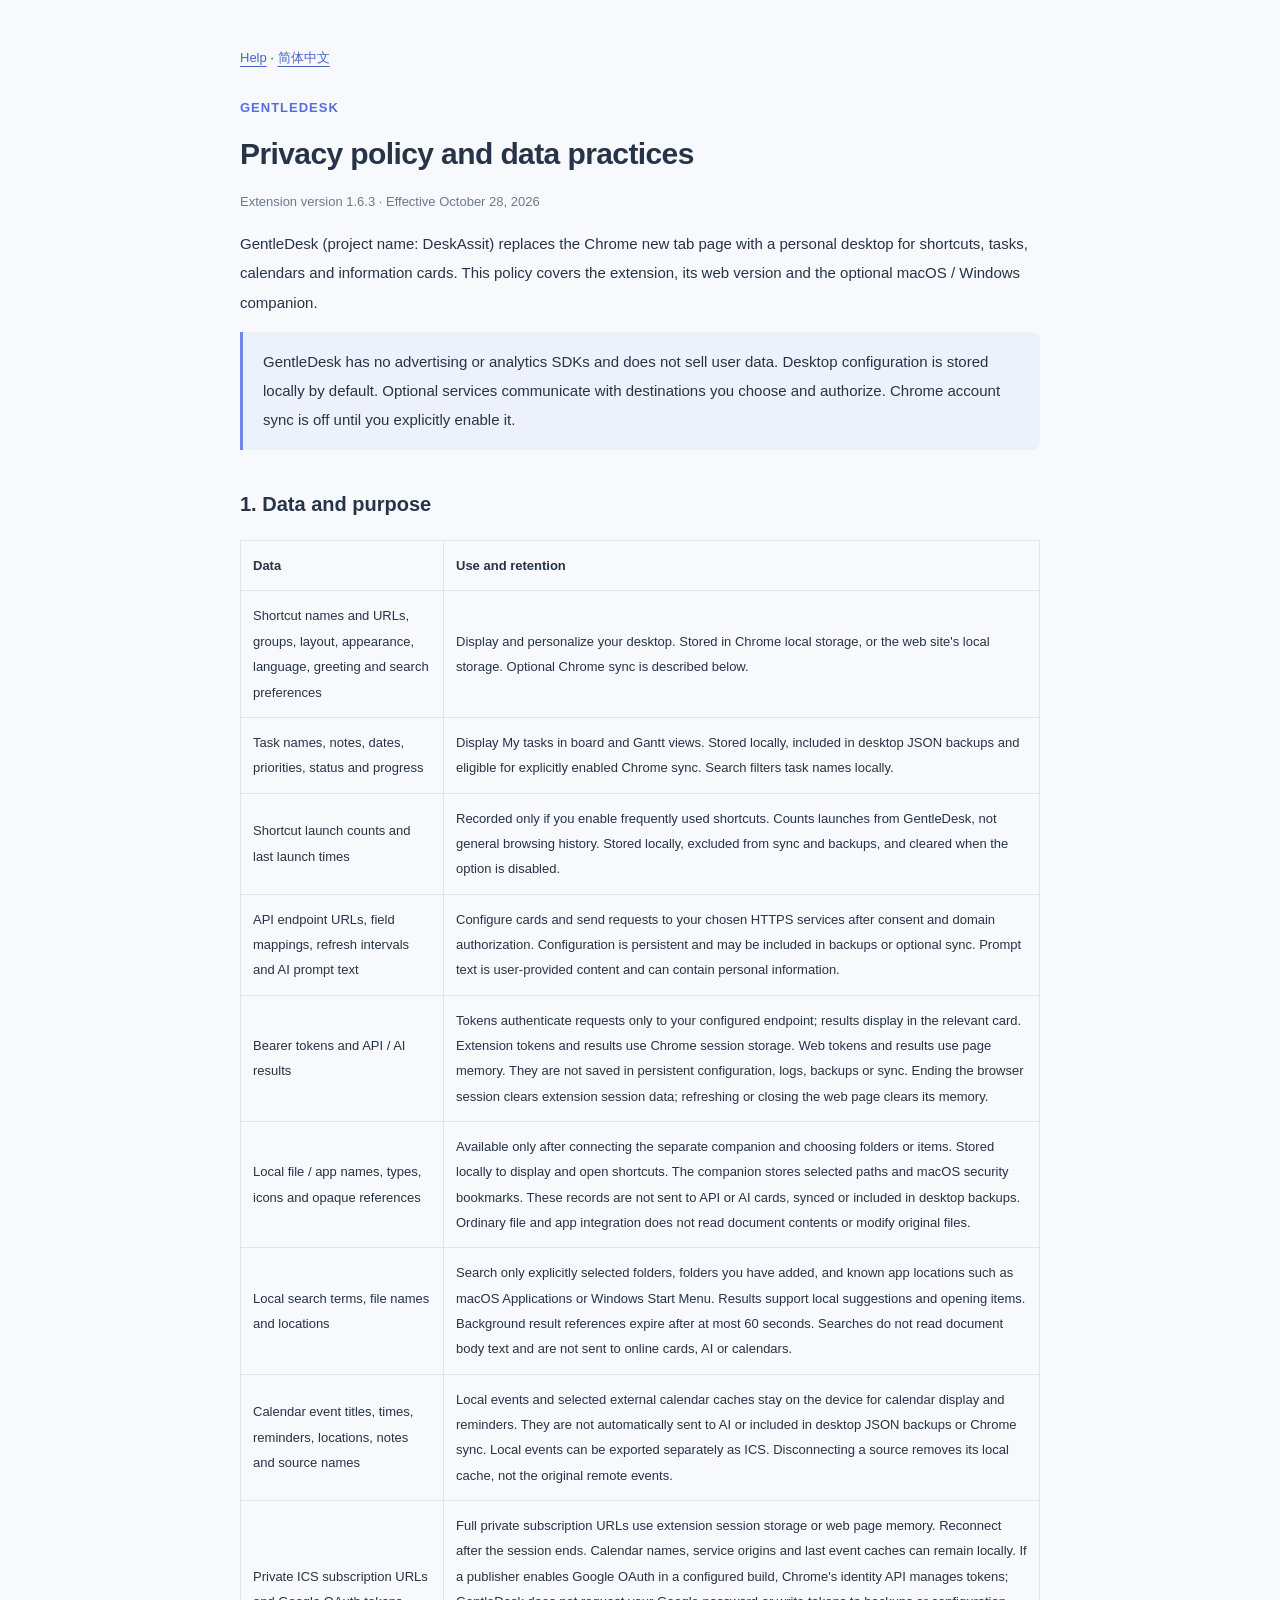
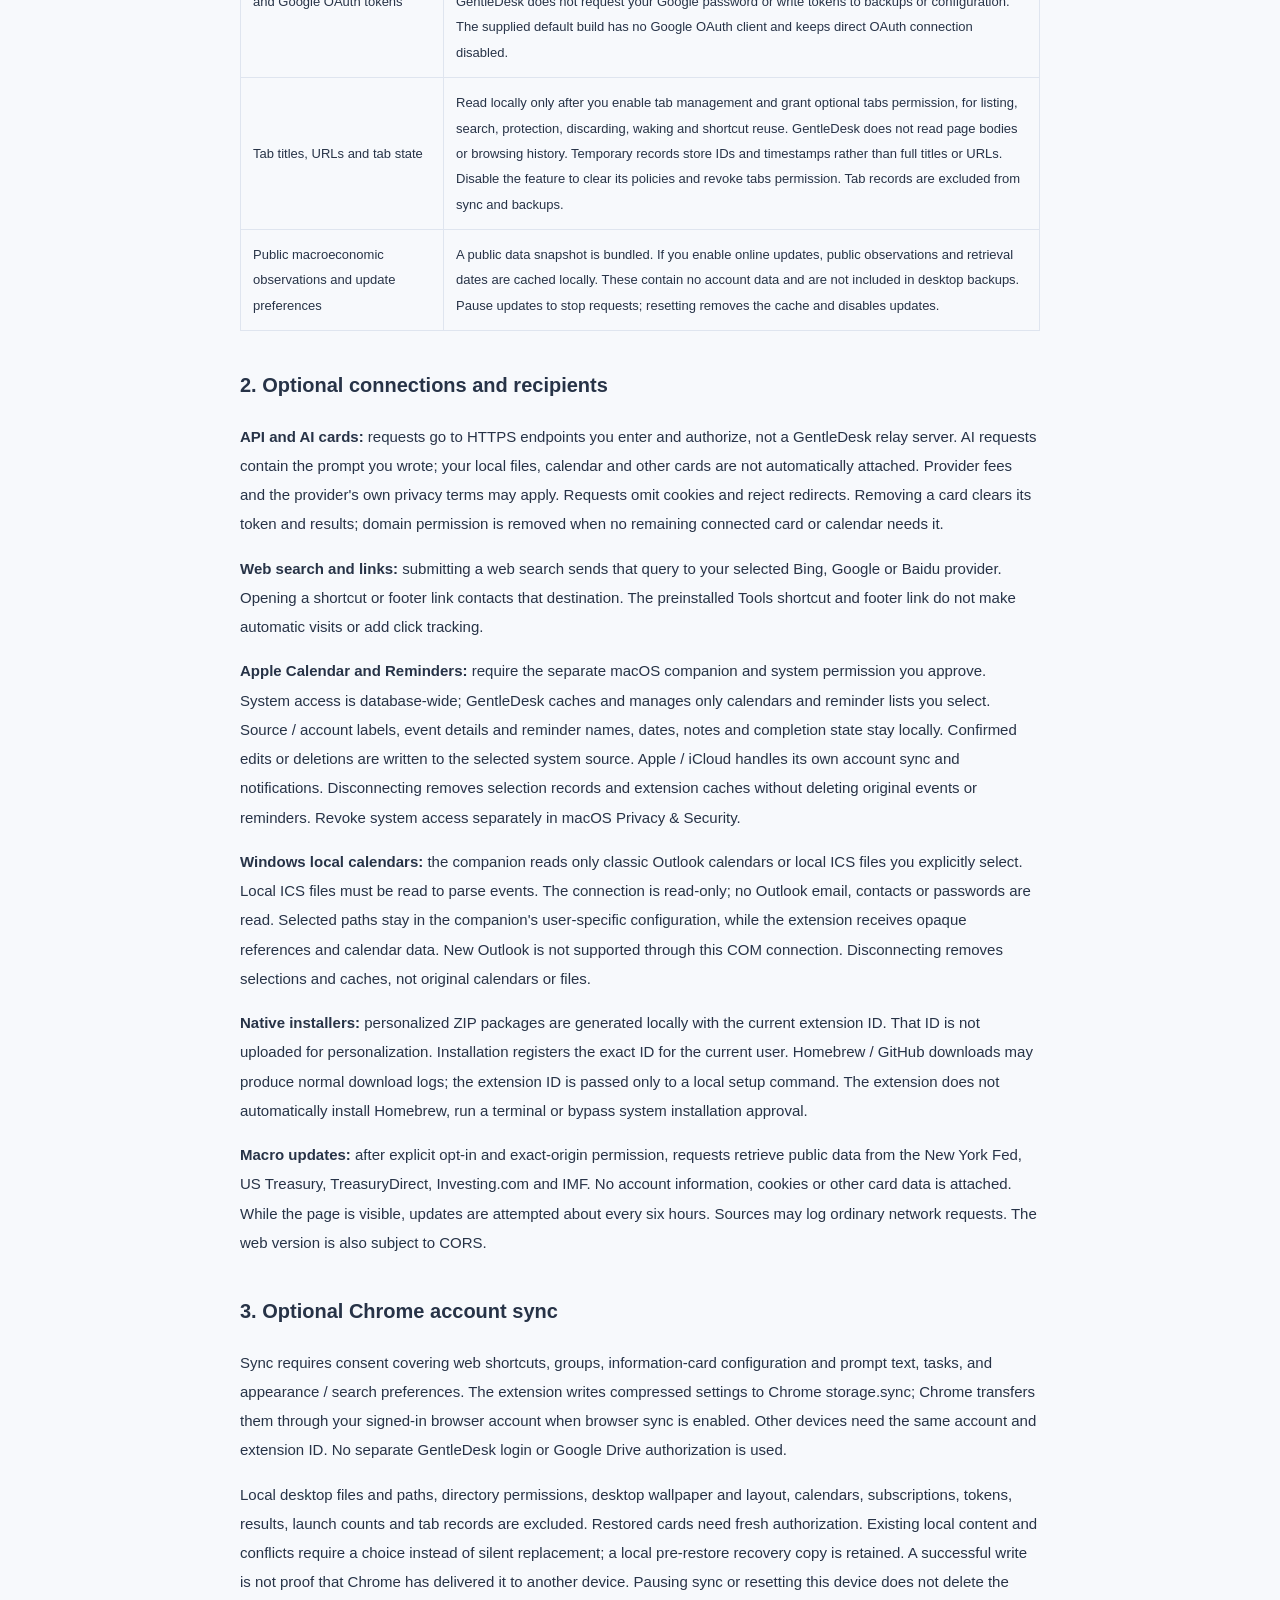
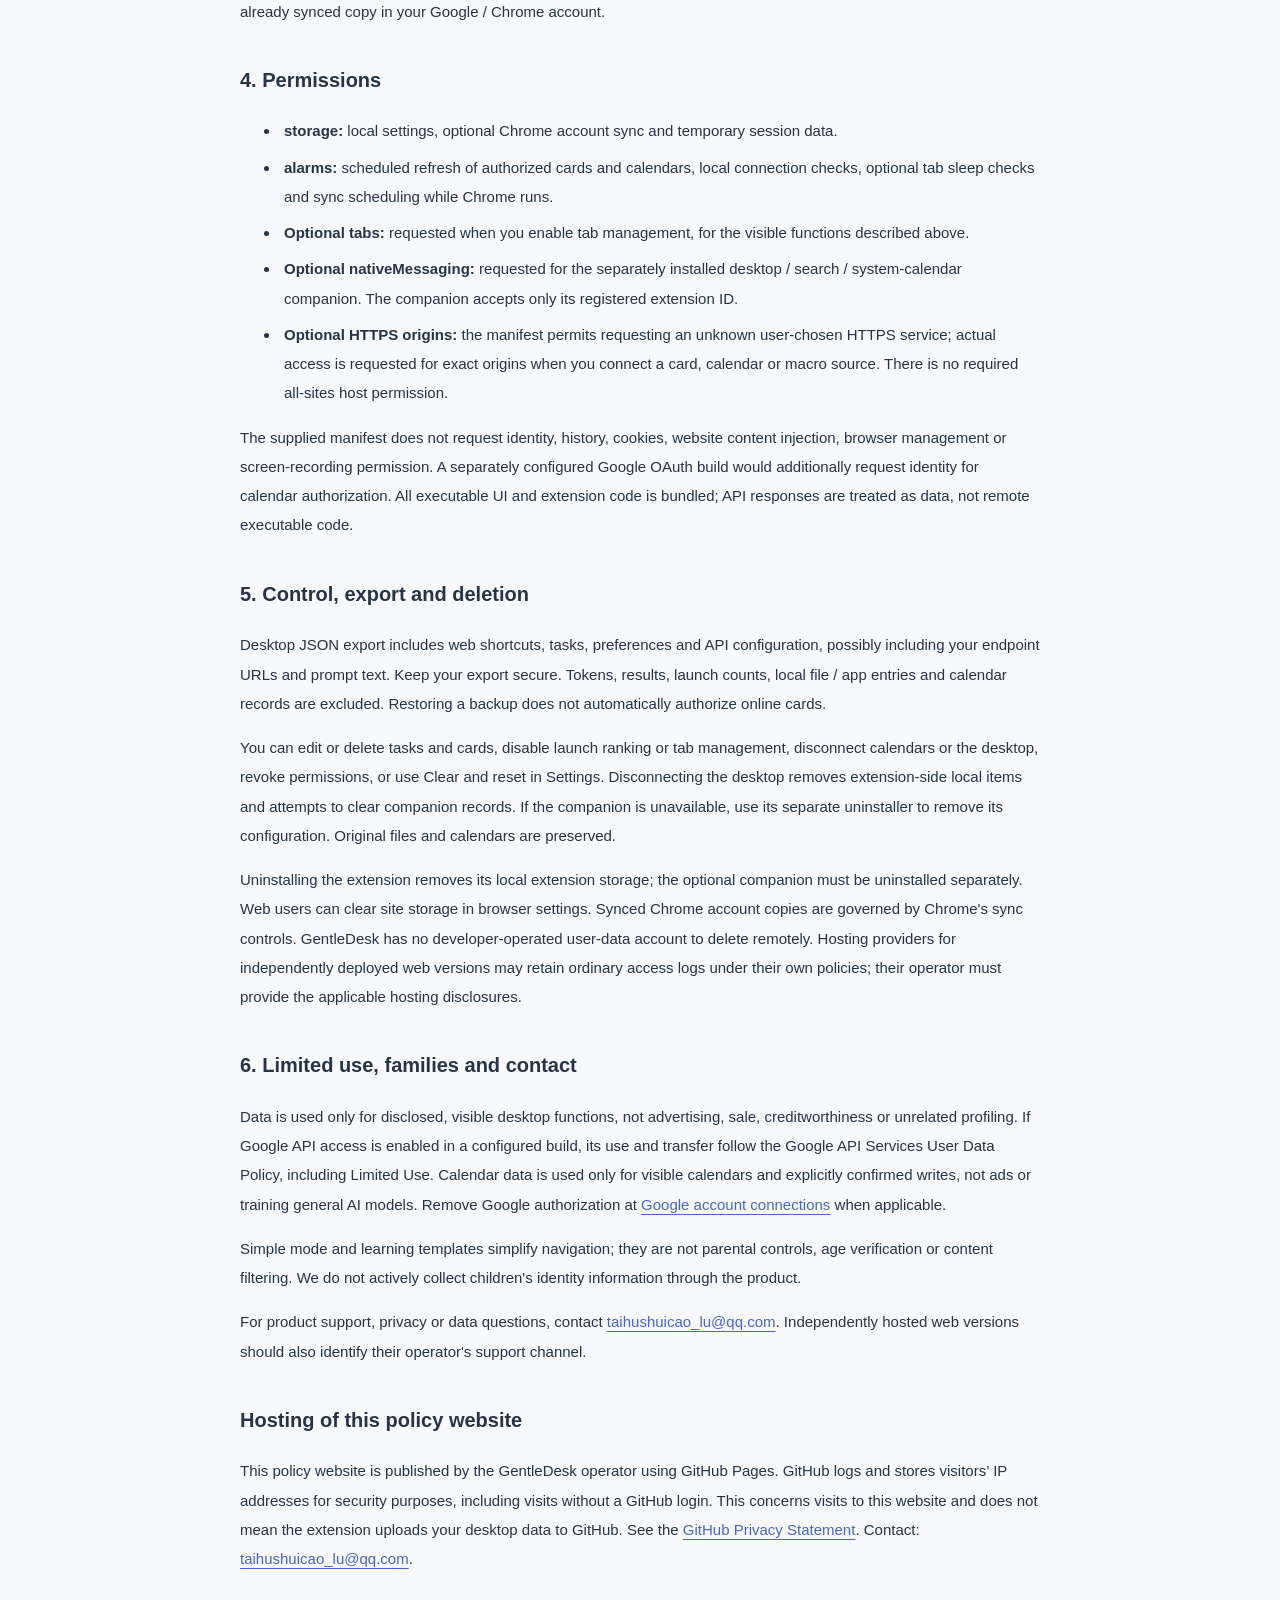
==== privacy.en.html @ 89a5466d "Publish GentleDesk bilingual privacy policy and support documents" ====
<!doctype html>
<html lang="en"><head><meta charset="utf-8"><meta name="viewport" content="width=device-width, initial-scale=1"><title>Privacy policy · GentleDesk</title><link rel="stylesheet" href="legal.css"></head><body>
<nav><a href="help.en.html">Help</a> · <a href="privacy.html" lang="zh-CN">简体中文</a></nav>
<div class="brand">GENTLEDESK</div><h1>Privacy policy and data practices</h1><p class="subtitle">Extension version 1.6.3 · Effective October 28, 2026</p>
<p>GentleDesk (project name: DeskAssit) replaces the Chrome new tab page with a personal desktop for shortcuts, tasks, calendars and information cards. This policy covers the extension, its web version and the optional macOS / Windows companion.</p>
<div class="callout">GentleDesk has no advertising or analytics SDKs and does not sell user data. Desktop configuration is stored locally by default. Optional services communicate with destinations you choose and authorize. Chrome account sync is off until you explicitly enable it.</div>
<h2>1. Data and purpose</h2>
<table><thead><tr><th>Data</th><th>Use and retention</th></tr></thead><tbody>
<tr><td>Shortcut names and URLs, groups, layout, appearance, language, greeting and search preferences</td><td>Display and personalize your desktop. Stored in Chrome local storage, or the web site's local storage. Optional Chrome sync is described below.</td></tr>
<tr><td>Task names, notes, dates, priorities, status and progress</td><td>Display My tasks in board and Gantt views. Stored locally, included in desktop JSON backups and eligible for explicitly enabled Chrome sync. Search filters task names locally.</td></tr>
<tr><td>Shortcut launch counts and last launch times</td><td>Recorded only if you enable frequently used shortcuts. Counts launches from GentleDesk, not general browsing history. Stored locally, excluded from sync and backups, and cleared when the option is disabled.</td></tr>
<tr><td>API endpoint URLs, field mappings, refresh intervals and AI prompt text</td><td>Configure cards and send requests to your chosen HTTPS services after consent and domain authorization. Configuration is persistent and may be included in backups or optional sync. Prompt text is user-provided content and can contain personal information.</td></tr>
<tr><td>Bearer tokens and API / AI results</td><td>Tokens authenticate requests only to your configured endpoint; results display in the relevant card. Extension tokens and results use Chrome session storage. Web tokens and results use page memory. They are not saved in persistent configuration, logs, backups or sync. Ending the browser session clears extension session data; refreshing or closing the web page clears its memory.</td></tr>
<tr><td>Local file / app names, types, icons and opaque references</td><td>Available only after connecting the separate companion and choosing folders or items. Stored locally to display and open shortcuts. The companion stores selected paths and macOS security bookmarks. These records are not sent to API or AI cards, synced or included in desktop backups. Ordinary file and app integration does not read document contents or modify original files.</td></tr>
<tr><td>Local search terms, file names and locations</td><td>Search only explicitly selected folders, folders you have added, and known app locations such as macOS Applications or Windows Start Menu. Results support local suggestions and opening items. Background result references expire after at most 60 seconds. Searches do not read document body text and are not sent to online cards, AI or calendars.</td></tr>
<tr><td>Calendar event titles, times, reminders, locations, notes and source names</td><td>Local events and selected external calendar caches stay on the device for calendar display and reminders. They are not automatically sent to AI or included in desktop JSON backups or Chrome sync. Local events can be exported separately as ICS. Disconnecting a source removes its local cache, not the original remote events.</td></tr>
<tr><td>Private ICS subscription URLs and Google OAuth tokens</td><td>Full private subscription URLs use extension session storage or web page memory. Reconnect after the session ends. Calendar names, service origins and last event caches can remain locally. If a publisher enables Google OAuth in a configured build, Chrome's identity API manages tokens; GentleDesk does not request your Google password or write tokens to backups or configuration. The supplied default build has no Google OAuth client and keeps direct OAuth connection disabled.</td></tr>
<tr><td>Tab titles, URLs and tab state</td><td>Read locally only after you enable tab management and grant optional tabs permission, for listing, search, protection, discarding, waking and shortcut reuse. GentleDesk does not read page bodies or browsing history. Temporary records store IDs and timestamps rather than full titles or URLs. Disable the feature to clear its policies and revoke tabs permission. Tab records are excluded from sync and backups.</td></tr>
<tr><td>Public macroeconomic observations and update preferences</td><td>A public data snapshot is bundled. If you enable online updates, public observations and retrieval dates are cached locally. These contain no account data and are not included in desktop backups. Pause updates to stop requests; resetting removes the cache and disables updates.</td></tr>
</tbody></table>
<h2>2. Optional connections and recipients</h2>
<p><strong>API and AI cards:</strong> requests go to HTTPS endpoints you enter and authorize, not a GentleDesk relay server. AI requests contain the prompt you wrote; your local files, calendar and other cards are not automatically attached. Provider fees and the provider's own privacy terms may apply. Requests omit cookies and reject redirects. Removing a card clears its token and results; domain permission is removed when no remaining connected card or calendar needs it.</p>
<p><strong>Web search and links:</strong> submitting a web search sends that query to your selected Bing, Google or Baidu provider. Opening a shortcut or footer link contacts that destination. The preinstalled Tools shortcut and footer link do not make automatic visits or add click tracking.</p>
<p><strong>Apple Calendar and Reminders:</strong> require the separate macOS companion and system permission you approve. System access is database-wide; GentleDesk caches and manages only calendars and reminder lists you select. Source / account labels, event details and reminder names, dates, notes and completion state stay locally. Confirmed edits or deletions are written to the selected system source. Apple / iCloud handles its own account sync and notifications. Disconnecting removes selection records and extension caches without deleting original events or reminders. Revoke system access separately in macOS Privacy &amp; Security.</p>
<p><strong>Windows local calendars:</strong> the companion reads only classic Outlook calendars or local ICS files you explicitly select. Local ICS files must be read to parse events. The connection is read-only; no Outlook email, contacts or passwords are read. Selected paths stay in the companion's user-specific configuration, while the extension receives opaque references and calendar data. New Outlook is not supported through this COM connection. Disconnecting removes selections and caches, not original calendars or files.</p>
<p><strong>Native installers:</strong> personalized ZIP packages are generated locally with the current extension ID. That ID is not uploaded for personalization. Installation registers the exact ID for the current user. Homebrew / GitHub downloads may produce normal download logs; the extension ID is passed only to a local setup command. The extension does not automatically install Homebrew, run a terminal or bypass system installation approval.</p>
<p><strong>Macro updates:</strong> after explicit opt-in and exact-origin permission, requests retrieve public data from the New York Fed, US Treasury, TreasuryDirect, Investing.com and IMF. No account information, cookies or other card data is attached. While the page is visible, updates are attempted about every six hours. Sources may log ordinary network requests. The web version is also subject to CORS.</p>
<h2>3. Optional Chrome account sync</h2>
<p>Sync requires consent covering web shortcuts, groups, information-card configuration and prompt text, tasks, and appearance / search preferences. The extension writes compressed settings to Chrome storage.sync; Chrome transfers them through your signed-in browser account when browser sync is enabled. Other devices need the same account and extension ID. No separate GentleDesk login or Google Drive authorization is used.</p>
<p>Local desktop files and paths, directory permissions, desktop wallpaper and layout, calendars, subscriptions, tokens, results, launch counts and tab records are excluded. Restored cards need fresh authorization. Existing local content and conflicts require a choice instead of silent replacement; a local pre-restore recovery copy is retained. A successful write is not proof that Chrome has delivered it to another device. Pausing sync or resetting this device does not delete the already synced copy in your Google / Chrome account.</p>
<h2>4. Permissions</h2>
<ul><li><strong>storage:</strong> local settings, optional Chrome account sync and temporary session data.</li><li><strong>alarms:</strong> scheduled refresh of authorized cards and calendars, local connection checks, optional tab sleep checks and sync scheduling while Chrome runs.</li><li><strong>Optional tabs:</strong> requested when you enable tab management, for the visible functions described above.</li><li><strong>Optional nativeMessaging:</strong> requested for the separately installed desktop / search / system-calendar companion. The companion accepts only its registered extension ID.</li><li><strong>Optional HTTPS origins:</strong> the manifest permits requesting an unknown user-chosen HTTPS service; actual access is requested for exact origins when you connect a card, calendar or macro source. There is no required all-sites host permission.</li></ul>
<p>The supplied manifest does not request identity, history, cookies, website content injection, browser management or screen-recording permission. A separately configured Google OAuth build would additionally request identity for calendar authorization. All executable UI and extension code is bundled; API responses are treated as data, not remote executable code.</p>
<h2>5. Control, export and deletion</h2>
<p>Desktop JSON export includes web shortcuts, tasks, preferences and API configuration, possibly including your endpoint URLs and prompt text. Keep your export secure. Tokens, results, launch counts, local file / app entries and calendar records are excluded. Restoring a backup does not automatically authorize online cards.</p>
<p>You can edit or delete tasks and cards, disable launch ranking or tab management, disconnect calendars or the desktop, revoke permissions, or use Clear and reset in Settings. Disconnecting the desktop removes extension-side local items and attempts to clear companion records. If the companion is unavailable, use its separate uninstaller to remove its configuration. Original files and calendars are preserved.</p>
<p>Uninstalling the extension removes its local extension storage; the optional companion must be uninstalled separately. Web users can clear site storage in browser settings. Synced Chrome account copies are governed by Chrome's sync controls. GentleDesk has no developer-operated user-data account to delete remotely. Hosting providers for independently deployed web versions may retain ordinary access logs under their own policies; their operator must provide the applicable hosting disclosures.</p>
<h2>6. Limited use, families and contact</h2>
<p>Data is used only for disclosed, visible desktop functions, not advertising, sale, creditworthiness or unrelated profiling. If Google API access is enabled in a configured build, its use and transfer follow the Google API Services User Data Policy, including Limited Use. Calendar data is used only for visible calendars and explicitly confirmed writes, not ads or training general AI models. Remove Google authorization at <a href="https://myaccount.google.com/connections" target="_blank" rel="noopener">Google account connections</a> when applicable.</p>
<p>Simple mode and learning templates simplify navigation; they are not parental controls, age verification or content filtering. We do not actively collect children's identity information through the product.</p>
<p>For product support, privacy or data questions, contact <a href="mailto:taihushuicao_lu@qq.com">taihushuicao_lu@qq.com</a>. Independently hosted web versions should also identify their operator's support channel.</p>
<h2>Hosting of this policy website</h2><p>This policy website is published by the GentleDesk operator using GitHub Pages. GitHub logs and stores visitors’ IP addresses for security purposes, including visits without a GitHub login. This concerns visits to this website and does not mean the extension uploads your desktop data to GitHub. See the <a href="https://docs.github.com/en/site-policy/privacy-policies/github-general-privacy-statement">GitHub Privacy Statement</a>. Contact: <a href="mailto:taihushuicao_lu@qq.com">taihushuicao_lu@qq.com</a>.</p></body></html>
---- legal.css ----
:root{color-scheme:light dark}*{box-sizing:border-box}body{font-family:-apple-system,BlinkMacSystemFont,"Segoe UI","PingFang SC","Microsoft YaHei",sans-serif;max-width:850px;margin:0 auto;padding:45px 25px 80px;color:light-dark(#273347,#e5eaf4);background:light-dark(#f7f9fc,#161d2b);line-height:1.95;font-size:15px}h1{font-size:30px;line-height:1.5;letter-spacing:-.6px;margin:10px 0 12px}h2{font-size:20px;margin-top:35px}h3{font-size:16px;margin-top:22px}a{color:light-dark(#4964c7,#a8bbff);text-underline-offset:4px}nav{font-size:13px;margin-bottom:25px}p,li{overflow-wrap:anywhere}li{padding-left:4px;margin:7px 0}code,pre{font-family:ui-monospace,SFMono-Regular,Consolas,monospace;font-size:13px;background:light-dark(#eaf0f8,#253146);border-radius:6px}code{padding:2px 6px}pre{padding:18px;overflow:auto;white-space:pre-wrap}table{border-collapse:collapse;width:100%;font-size:13px}td,th{border:1px solid light-dark(#dfe5ef,#3b4860);padding:12px;text-align:left}th{font-weight:600}.subtitle,.note{color:light-dark(#6c798f,#a8b3c7);font-size:13px}.callout{border-left:3px solid #6c88ed;padding:15px 20px;background:light-dark(#edf1fc,#24304a);border-radius:0 8px 8px 0}.brand{letter-spacing:1px;font-size:13px;font-weight:600;color:light-dark(#536fdf,#a8bbff)}@media(max-width:600px){body{padding:25px 20px 60px;font-size:14px}h1{font-size:25px}table{font-size:12px}td,th{padding:8px}}
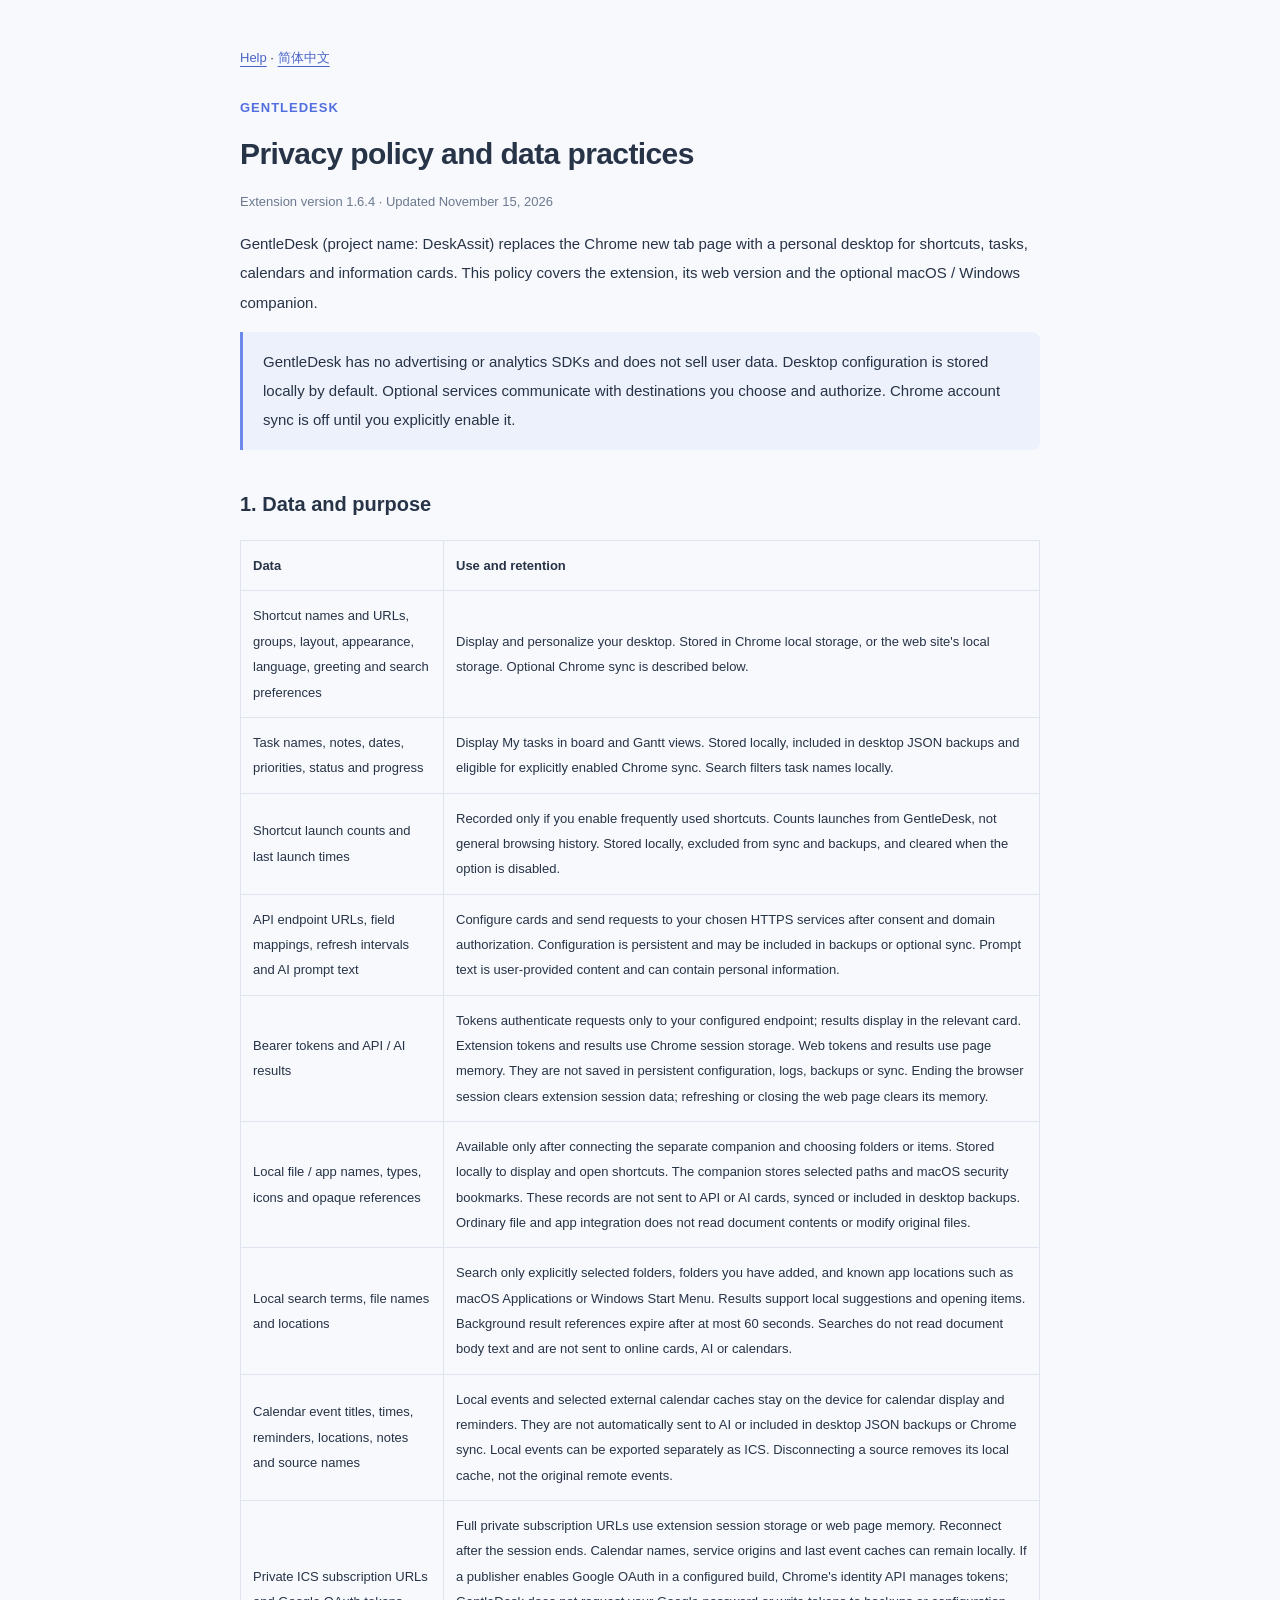
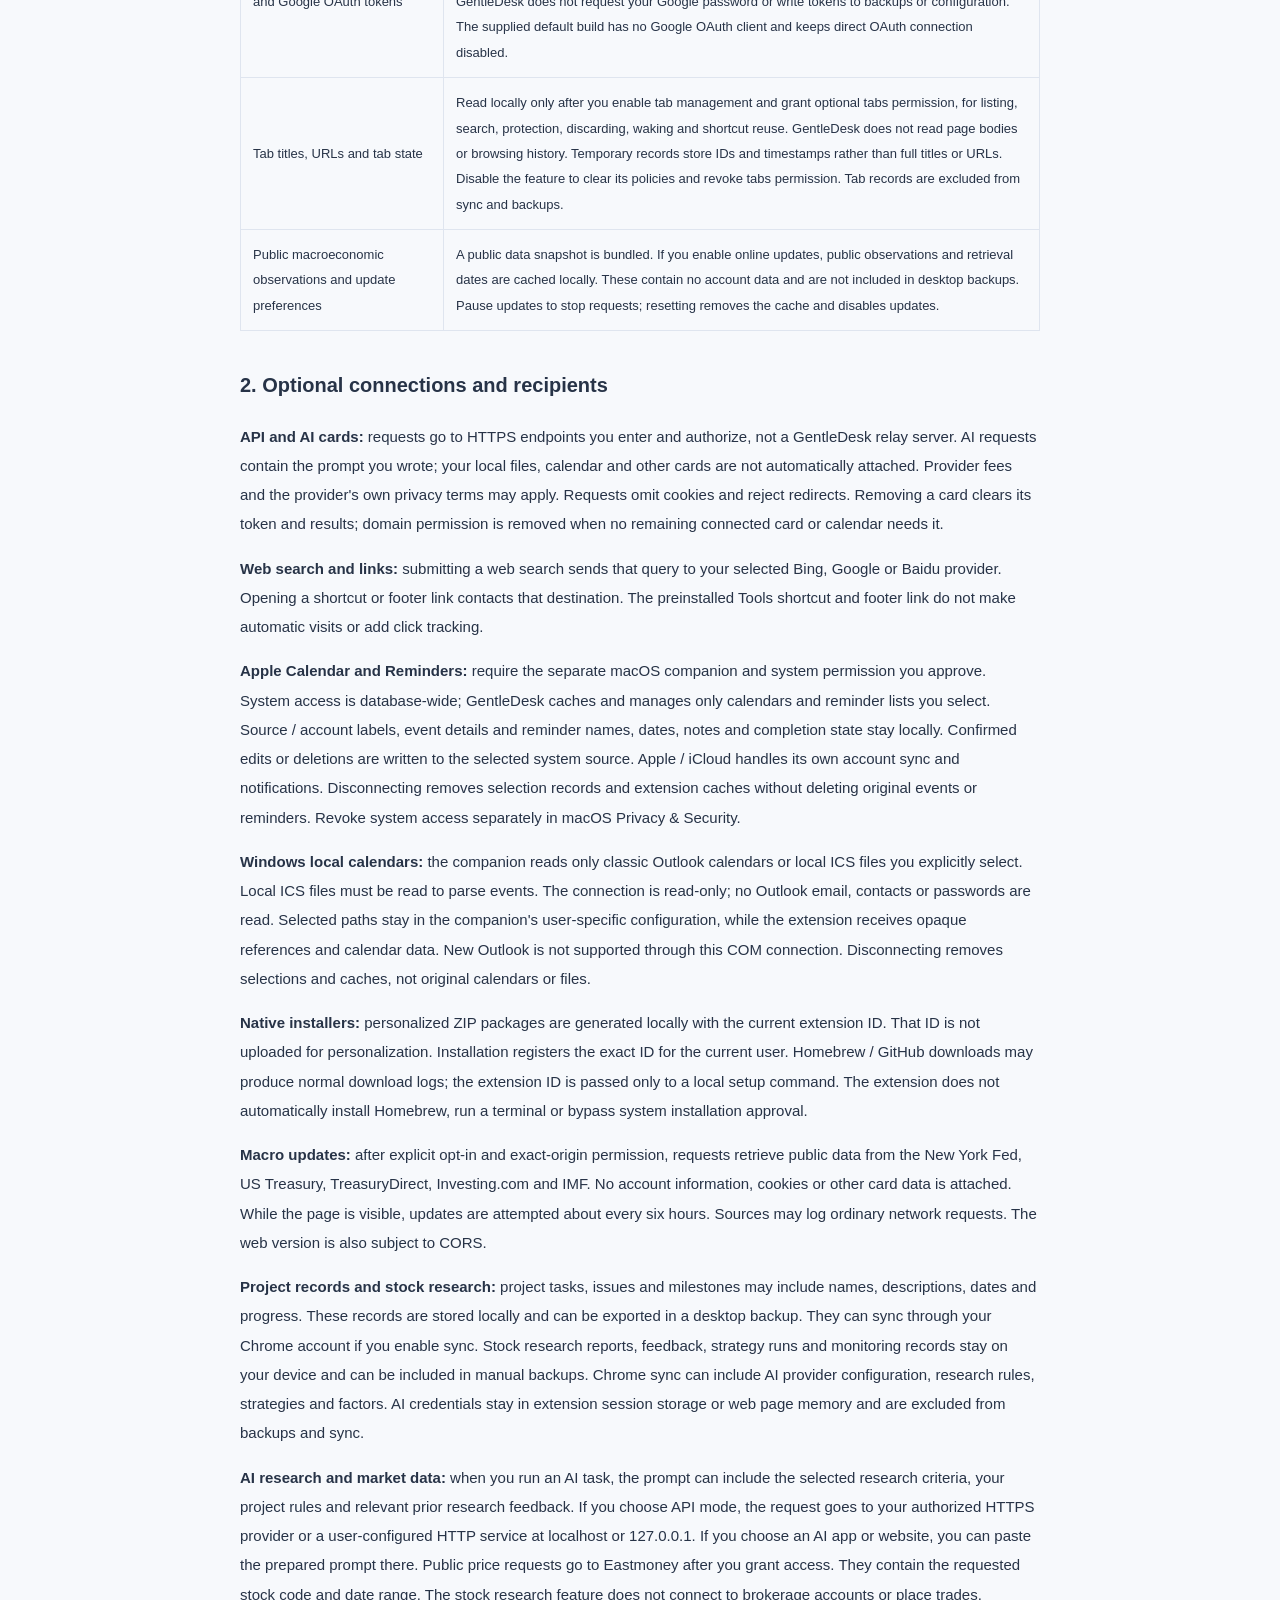
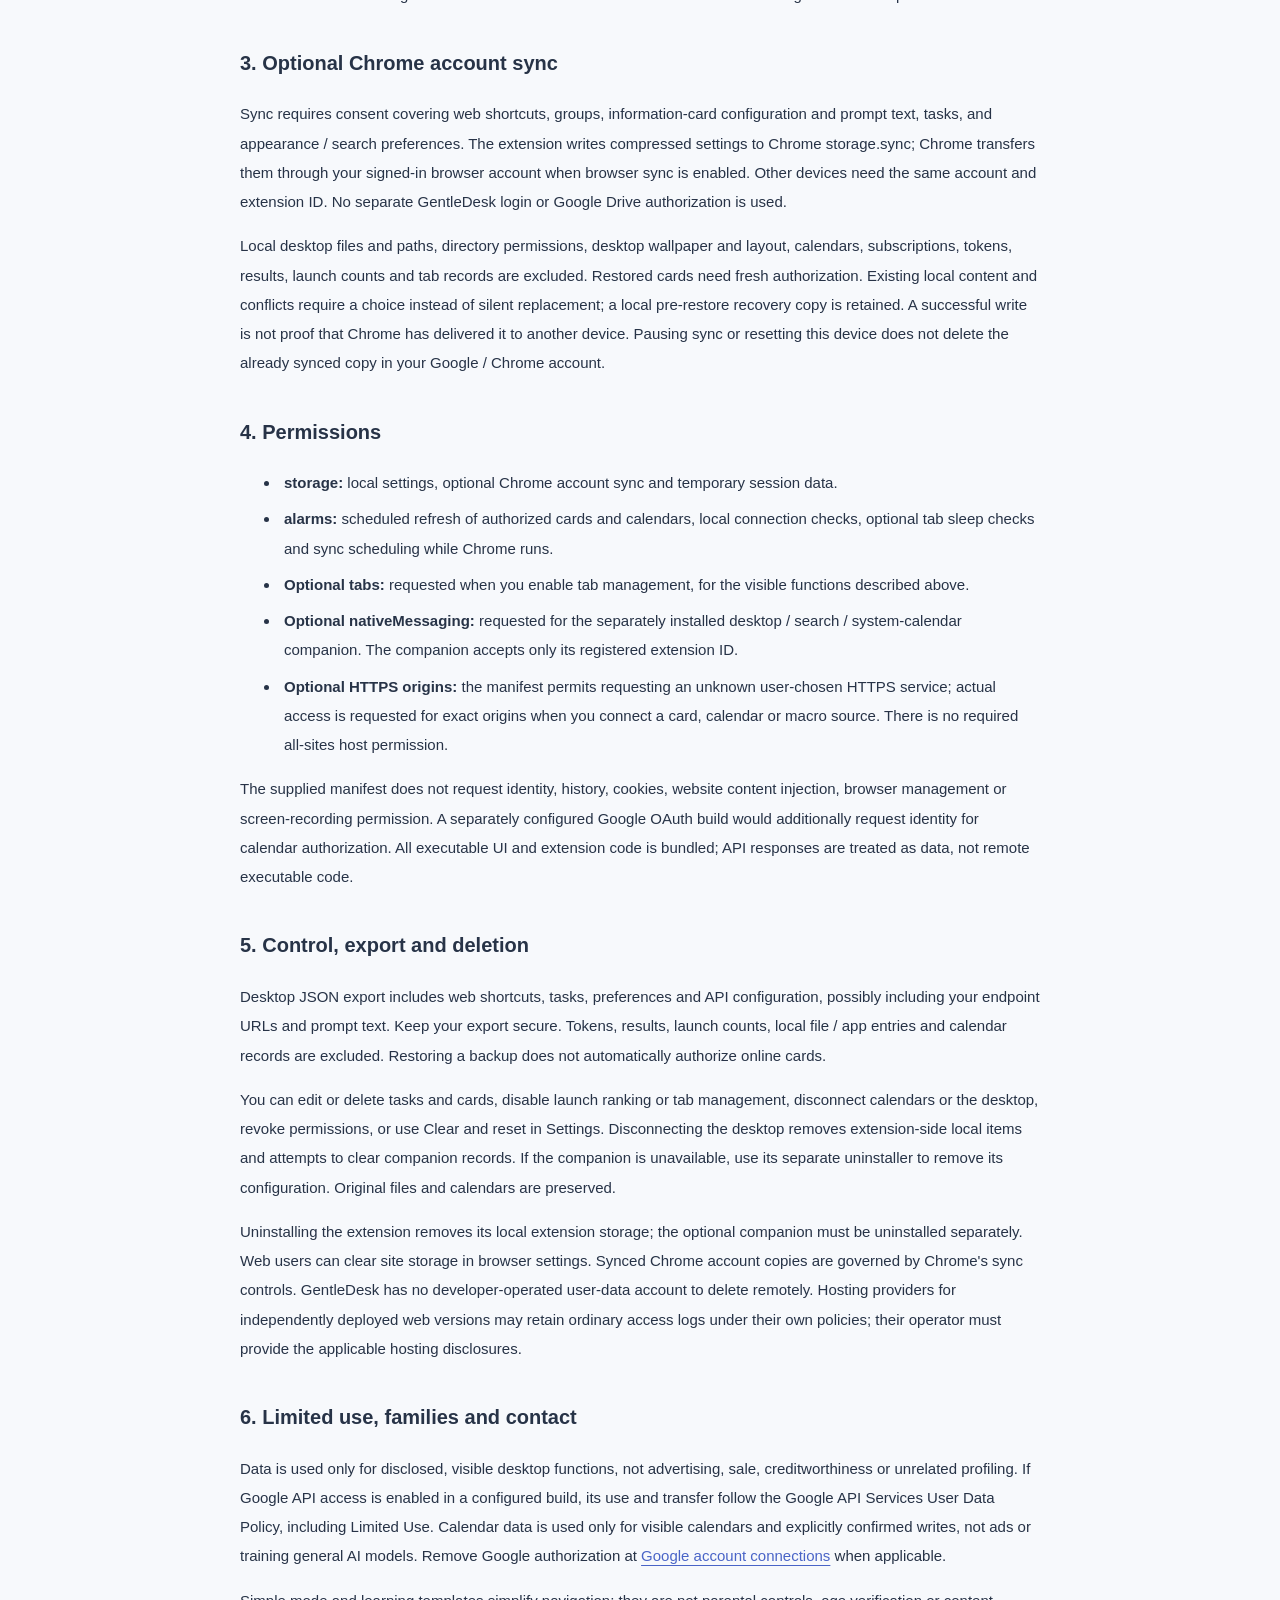
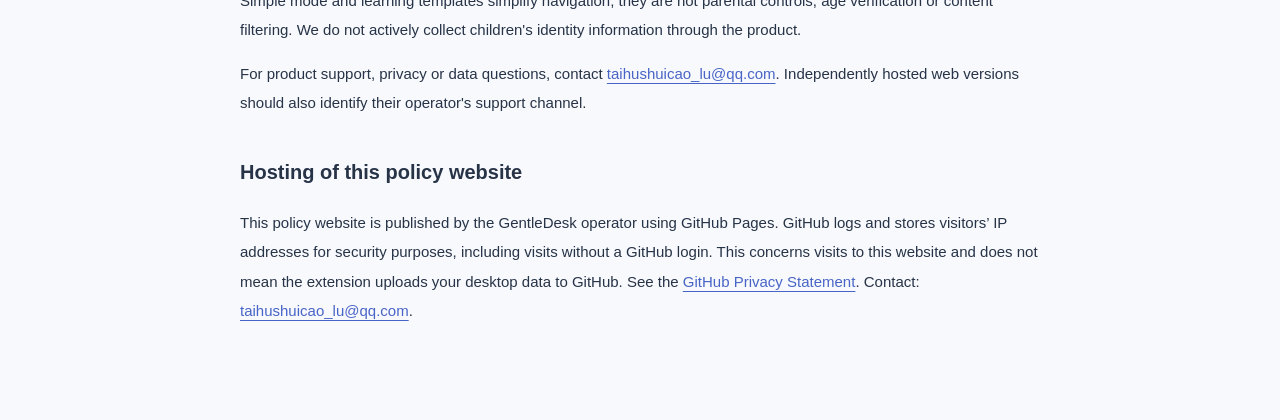
==== commit d85db431: "Document GentleDesk 1.6.4 privacy practices" ====
--- a/privacy.en.html
+++ b/privacy.en.html
@@ -1,7 +1,7 @@
 <!doctype html>
 <html lang="en"><head><meta charset="utf-8"><meta name="viewport" content="width=device-width, initial-scale=1"><title>Privacy policy · GentleDesk</title><link rel="stylesheet" href="legal.css"></head><body>
 <nav><a href="help.en.html">Help</a> · <a href="privacy.html" lang="zh-CN">简体中文</a></nav>
-<div class="brand">GENTLEDESK</div><h1>Privacy policy and data practices</h1><p class="subtitle">Extension version 1.6.3 · Effective October 28, 2026</p>
+<div class="brand">GENTLEDESK</div><h1>Privacy policy and data practices</h1><p class="subtitle">Extension version 1.6.4 · Updated November 15, 2026</p>
 <p>GentleDesk (project name: DeskAssit) replaces the Chrome new tab page with a personal desktop for shortcuts, tasks, calendars and information cards. This policy covers the extension, its web version and the optional macOS / Windows companion.</p>
 <div class="callout">GentleDesk has no advertising or analytics SDKs and does not sell user data. Desktop configuration is stored locally by default. Optional services communicate with destinations you choose and authorize. Chrome account sync is off until you explicitly enable it.</div>
 <h2>1. Data and purpose</h2>
@@ -25,6 +25,8 @@
 <p><strong>Windows local calendars:</strong> the companion reads only classic Outlook calendars or local ICS files you explicitly select. Local ICS files must be read to parse events. The connection is read-only; no Outlook email, contacts or passwords are read. Selected paths stay in the companion's user-specific configuration, while the extension receives opaque references and calendar data. New Outlook is not supported through this COM connection. Disconnecting removes selections and caches, not original calendars or files.</p>
 <p><strong>Native installers:</strong> personalized ZIP packages are generated locally with the current extension ID. That ID is not uploaded for personalization. Installation registers the exact ID for the current user. Homebrew / GitHub downloads may produce normal download logs; the extension ID is passed only to a local setup command. The extension does not automatically install Homebrew, run a terminal or bypass system installation approval.</p>
 <p><strong>Macro updates:</strong> after explicit opt-in and exact-origin permission, requests retrieve public data from the New York Fed, US Treasury, TreasuryDirect, Investing.com and IMF. No account information, cookies or other card data is attached. While the page is visible, updates are attempted about every six hours. Sources may log ordinary network requests. The web version is also subject to CORS.</p>
+<p><strong>Project records and stock research:</strong> project tasks, issues and milestones may include names, descriptions, dates and progress. These records are stored locally and can be exported in a desktop backup. They can sync through your Chrome account if you enable sync. Stock research reports, feedback, strategy runs and monitoring records stay on your device and can be included in manual backups. Chrome sync can include AI provider configuration, research rules, strategies and factors. AI credentials stay in extension session storage or web page memory and are excluded from backups and sync.</p>
+<p><strong>AI research and market data:</strong> when you run an AI task, the prompt can include the selected research criteria, your project rules and relevant prior research feedback. If you choose API mode, the request goes to your authorized HTTPS provider or a user-configured HTTP service at localhost or 127.0.0.1. If you choose an AI app or website, you can paste the prepared prompt there. Public price requests go to Eastmoney after you grant access. They contain the requested stock code and date range. The stock research feature does not connect to brokerage accounts or place trades.</p>
 <h2>3. Optional Chrome account sync</h2>
 <p>Sync requires consent covering web shortcuts, groups, information-card configuration and prompt text, tasks, and appearance / search preferences. The extension writes compressed settings to Chrome storage.sync; Chrome transfers them through your signed-in browser account when browser sync is enabled. Other devices need the same account and extension ID. No separate GentleDesk login or Google Drive authorization is used.</p>
 <p>Local desktop files and paths, directory permissions, desktop wallpaper and layout, calendars, subscriptions, tokens, results, launch counts and tab records are excluded. Restored cards need fresh authorization. Existing local content and conflicts require a choice instead of silent replacement; a local pre-restore recovery copy is retained. A successful write is not proof that Chrome has delivered it to another device. Pausing sync or resetting this device does not delete the already synced copy in your Google / Chrome account.</p>
